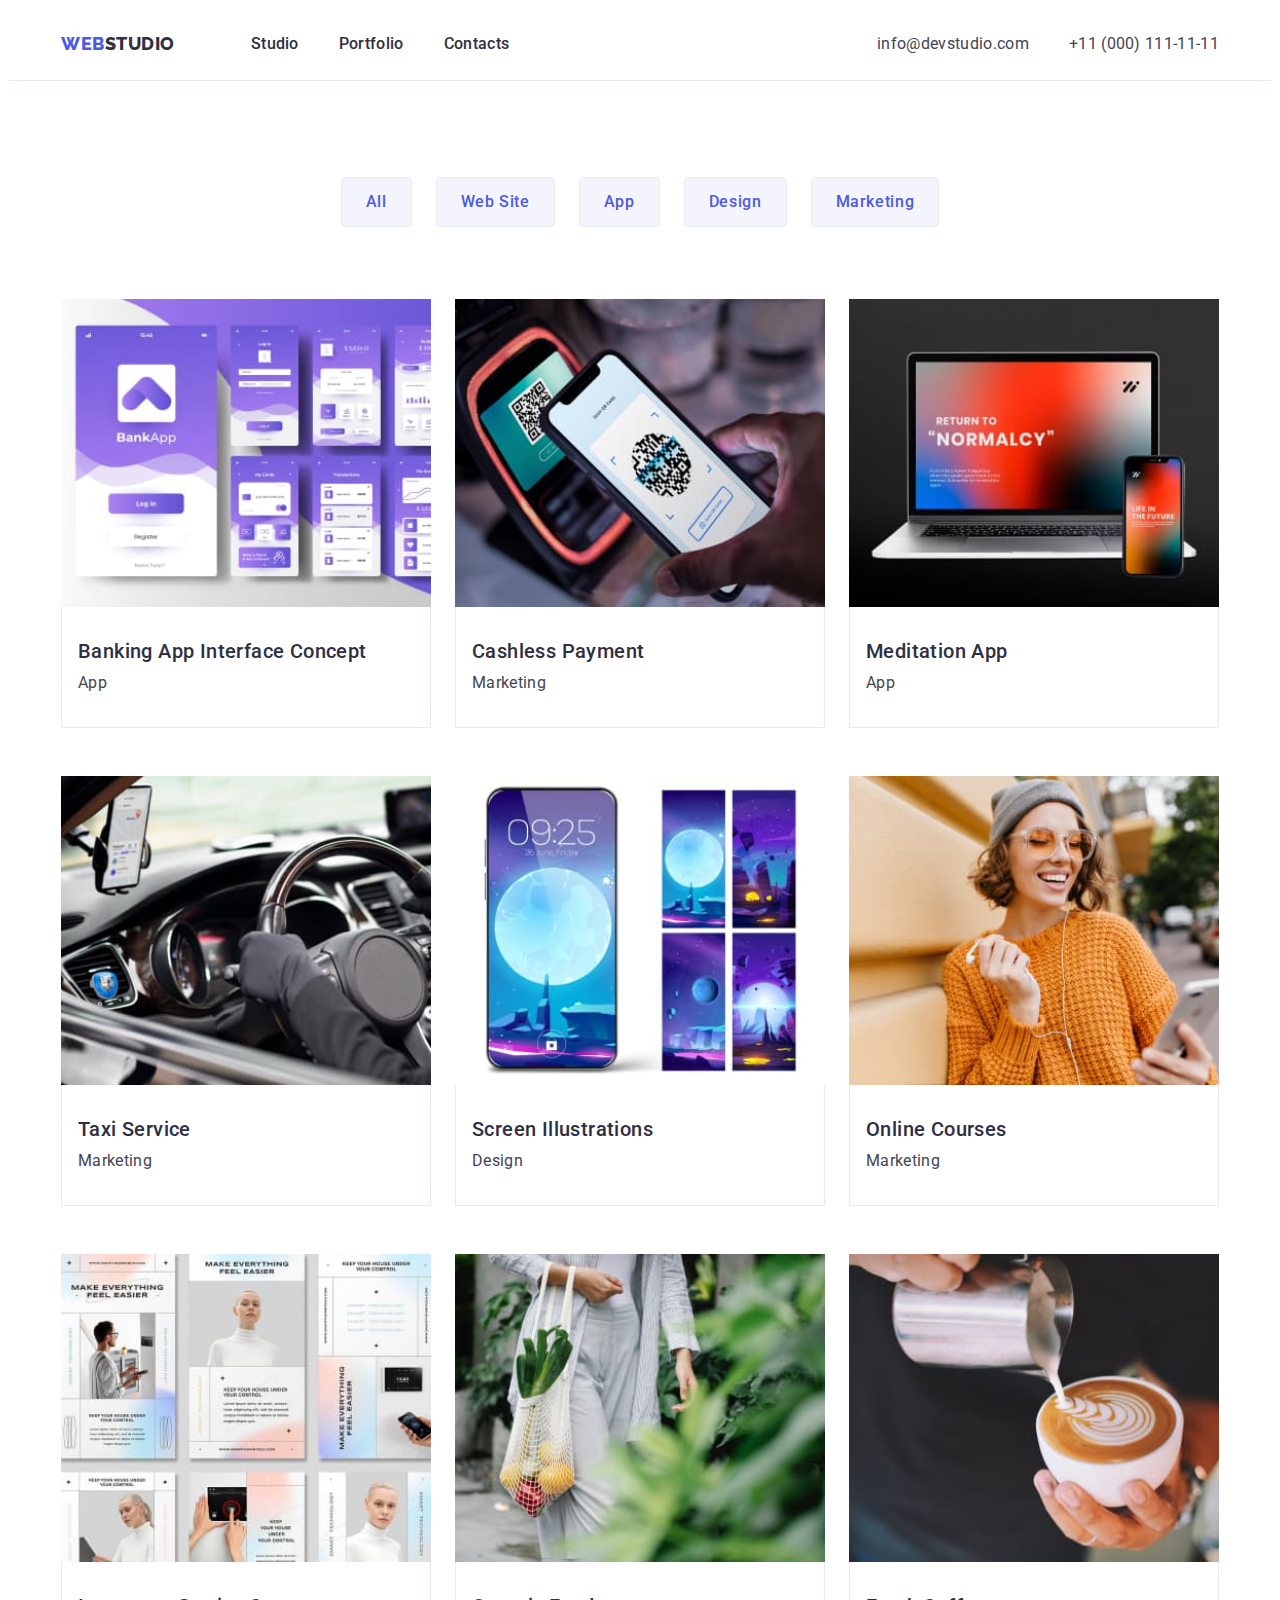
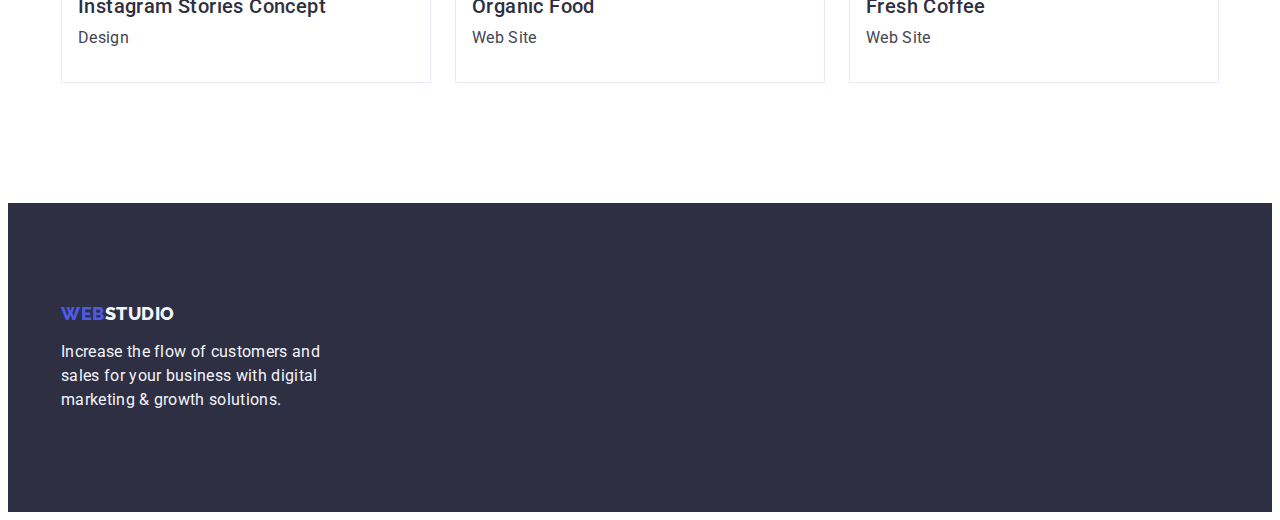
==== portfolio.html @ 31ef3d11 "Initial commit" ====
<!DOCTYPE html>
<html lang="en">
  <head>
    <meta charset="UTF-8" />
    <meta http-equiv="X-UA-Compatible" content="IE=edge" />
    <meta name="viewport" content="width=device-width, initial-scale=1.0" />
    <title>Document</title>
    <link rel="preconnect" href="https://fonts.googleapis.com" />
    <link rel="preconnect" href="https://fonts.gstatic.com" crossorigin />
    <link
      href="https://fonts.googleapis.com/css2?family=Raleway:wght@800&display=swap"
      rel="stylesheet"
    />
    <link
      href="https://fonts.googleapis.com/css2?family=Roboto:wght@400;500;700;900&display=swap"
      rel="stylesheet"
    />
    <link
      rel="stylesheet"
      href="https://cdnjs.cloudflare.com/ajax/libs/modern-normalize/1.1.0/modern-normalize.min.css"
      integrity="sha512-wpPYUAdjBVSE4KJnH1VR1HeZfpl1ub8YT/NKx4PuQ5NmX2tKuGu6U/JRp5y+Y8XG2tV+wKQpNHVUX03MfMFn9Q=="
      crossorigin="anonymous"
      referrerpolicy="no-referrer"
    />
    <link rel="stylesheet" href="./css/styles.css" />
  </head>
  <body>
    <!-- Top line -->
    <header class="header">
      <div class="head-cont container">
        <nav class="navigation">
          <a href="./index.html" class="link logo"
            >Web<span class="logo-head">Studio</span></a
          >
          <ul class="site-links list">
            <li class="site-link">
              <a href="./index.html" class="site-nav link">Studio</a>
            </li>
            <li class="site-link">
              <a href="./portfolio.html" class="site-nav link">Portfolio</a>
            </li>
            <li class="site-link">
              <a href="" class="site-nav link">Contacts</a>
            </li>
          </ul>
        </nav>
        <address class="contacts">
          <ul class="our-contacts list">
            <li class="site-link">
              <a href="mailto:info@devstudio.com" class="link-cont link"
                >info@devstudio.com</a
              >
            </li>
            <li class="site-link">
              <a href="tel:+110001111111" class="link-cont link"
                >+11 (000) 111-11-11</a
              >
            </li>
          </ul>
        </address>
      </div>
    </header>
    <main>
      <!-- section-1 -->
      <section class="section filters">
        <div class="container">
          <h1 class="hide">Filter application</h1>
          <ul class="list filter-list">
            <li class="filter-item">
              <button type="button" class="button filter-button">All</button>
            </li>
            <li class="filter-item">
              <button type="button" class="button filter-button">
                Web Site
              </button>
            </li>
            <li class="filter-item">
              <button type="button" class="button filter-button">App</button>
            </li>
            <li class="filter-item">
              <button type="button" class="button filter-button">Design</button>
            </li>
            <li class="filter-item">
              <button type="button" class="button filter-button">
                Marketing
              </button>
            </li>
          </ul>
          <ul class="list applications">
            <li class="app-list">
              <a href="" class="link">
                <img
                  src="./images/portfolio/oa-banking-app-interface-concept.jpg"
                  alt="Banking App Interface Concept"
                  width="100%"
                  class="img-block"
                />
                <div class="app-cont">
                  <h2 class="app-title">Banking App Interface Concept</h2>
                  <p class="app-text">App</p>
                </div>
              </a>
            </li>
            <li class="app-list">
              <a href="" class="link">
                <img
                  src="./images/portfolio/oa-cashless-payment.jpg"
                  alt="Cashless Payment"
                  width="100%"
                  class="img-block"
                />
                <div class="app-cont">
                  <h2 class="app-title">Cashless Payment</h2>
                  <p class="app-text">Marketing</p>
                </div>
              </a>
            </li>
            <li class="app-list">
              <a href="" class="link">
                <img
                  src="./images/portfolio/oa-meditation-app.jpg"
                  alt="Meditation App"
                  width="100%"
                  class="img-block"
                />
                <div class="app-cont">
                  <h2 class="app-title">Meditation App</h2>
                  <p class="app-text">App</p>
                </div>
              </a>
            </li>
            <li class="app-list">
              <a href="" class="link">
                <img
                  src="./images/portfolio/oa-taxi-service.jpg"
                  alt="Taxi Service"
                  width="100%"
                  class="img-block"
                />
                <div class="app-cont">
                  <h2 class="app-title">Taxi Service</h2>
                  <p class="app-text">Marketing</p>
                </div>
              </a>
            </li>
            <li class="app-list">
              <a href="" class="link">
                <img
                  src="./images/portfolio/oa-screen-illustrations.jpg"
                  alt="Screen Illustrations"
                  width="100%"
                  class="img-block"
                />
                <div class="app-cont">
                  <h2 class="app-title">Screen Illustrations</h2>
                  <p class="app-text">Design</p>
                </div>
              </a>
            </li>
            <li class="app-list">
              <a href="" class="link">
                <img
                  src="./images/portfolio/oa-online-courses.jpg"
                  alt="Online Courses"
                  width="100%"
                  class="img-block"
                />
                <div class="app-cont">
                  <h2 class="app-title">Online Courses</h2>
                  <p class="app-text">Marketing</p>
                </div>
              </a>
            </li>
            <li class="app-list">
              <a href="" class="link">
                <img
                  src="./images/portfolio/oa-instagram-stories-concept.jpg"
                  alt="Instagram Stories Concept"
                  width="100%"
                  class="img-block"
                />
                <div class="app-cont">
                  <h2 class="app-title">Instagram Stories Concept</h2>
                  <p class="app-text">Design</p>
                </div>
              </a>
            </li>
            <li class="app-list">
              <a href="" class="link">
                <img
                  src="./images/portfolio/oa-organic-food.jpg"
                  alt="Organic Food"
                  width="100%"
                  class="img-block"
                />
                <div class="app-cont">
                  <h2 class="app-title">Organic Food</h2>
                  <p class="app-text">Web Site</p>
                </div>
              </a>
            </li>
            <li class="app-list">
              <a href="" class="link">
                <img
                  src="./images/portfolio/oa-fresh-coffee.jpg"
                  alt="Fresh Coffee"
                  width="100%"
                  class="img-block"
                />
                <div class="app-cont">
                  <h2 class="app-title">Fresh Coffee</h2>
                  <p class="app-text">Web Site</p>
                </div>
              </a>
            </li>
          </ul>
        </div>
      </section>
    </main>

    <footer class="foot">
      <div class="container">
        <a href="./index.html" class="link logo"
          >Web<span class="logo-foot">Studio</span></a
        >
        <p class="foot-text">
          Increase the flow of customers and sales for your business with
          digital marketing & growth solutions.
        </p>
      </div>
    </footer>
  </body>
</html>
---- css/styles.css ----
:root{
    /* background */
    --bgc-main: #ffffff;
    --bgc-hero-footer: #2E2F42;
    --bgc-order-service: #4D5AE5;
    --bgc-team: #F4F4FD;
    --bgc-btn-cat: #F4F4FD;
    --bgc-btn-active: #404BBF;

    /* font-colors */
    --font-main: #434455;
    --font-logo: #4D5AE5;
    --font-nav: #2E2F42;
    --font-logo-head: #2E2F42;
    --font-logo-foot: #F4F4FD;
    --font-white: #FFFFFF;
    --font-btn-cat: #4D5AE5;

    --border-color:#E7E9FC;
    --portfolio-marking: 3;
}
/**
  |============================
  | Base classes
  |============================
*/
body{
    background-color: var(--bgc-main);
    color: var(--font-main);
    font-family: 'Roboto', sans-serif;
}
.list {
    margin: 0;
    padding: 0;;
    list-style-type: none;
}

.site-links{
    padding: 0;
    display: inherit;
    margin-left: 76px;
}
.link{
    text-decoration: none;
}

.button {
    cursor: pointer;
    border-radius: 4px;
}

.container{
    width: 1158px;
    padding-left: 15px;
    padding-right: 15px;
    margin-left: auto;
    margin-right: auto;
}

.img-block{
    display: block;
}

/**
  |============================
  | HEADER (navigations)
  |============================
*/

.header {
    border-bottom: 1px solid var(--border-color);
}
.head-cont{
    display: flex;
}
.navigation{
    display: inherit;
    align-items: center;
}
.site-link:not(:last-child){
    margin-right: 40px;
}

.site-nav {
    display: block;
    margin: 0;
    padding-top: 24px;
    padding-bottom: 24px;
    color: var(--font-nav);
    font-weight: 500;
    font-size: 16px;
    letter-spacing: 0.02em;
    line-height: 1.5;
}
.contacts {
    font-style: normal;
    margin-left: auto;
}

.site-nav:hover, .site-nav:focus{
    color: var(--bgc-btn-active);
}

.our-contacts{
    padding: 0;
    display: flex;
}

.link-cont{
    display: block;
    padding-top: 24px;
    padding-bottom: 24px;
    color: var(--font-main);
    font-size: 16px;
    line-height: 1.5;
    letter-spacing: 0.02em;
    padding-top: 24px;
}

.link-cont:hover, .link-cont:focus{
    color: var(--bgc-btn-active);
}

/**
  |============================
  | MAIN (sections)
  |============================
*/
/* hero */
.hero{
    text-align: center;
    background-color: var(--bgc-hero-footer);
    padding-top: 188px;
    padding-bottom: 188px;

}
.hero-title{
    padding: 0;
    margin-left: auto;
    margin-right: auto;
    margin-top: 0;
    margin-bottom: 0;
    color: var(--font-white);
    font-weight: 700;
    font-size: 56px;
    line-height: 1.07;
    letter-spacing: 0.02em;
    width: 496px;
}

.order-service{
    margin: 0;
    padding: 16px 32px;
    margin-top: 48px;
    color: var(--font-white);
    font-family: 'Roboto', sans-serif;
    font-weight: 500;
    font-size: 16px;
    line-height: 1.5;
    letter-spacing: 0.04em;
    background: var(--bgc-order-service);
    border: none;
    box-shadow: 0px 4px 4px rgba(0, 0, 0, 0.15);
    cursor: pointer;
}

.order-service:hover,
.order-service:focus{
    background: var(--bgc-btn-active);
}

/* sections */
.section{
    padding-top: 120px;
}
.section-doing{
    padding-bottom: 120px;
}

.section-title{
    text-align: center;
    color: var(--font-nav);
    font-weight: 700;
    font-size: 36px;
    line-height: 1.11;
    letter-spacing: 0.02em;
    text-transform: capitalize;
    margin: 0 0 72px 0;
}
.qalities {
    display: flex;
    padding: 0;
    margin: 0;
}

.qality {
    width: 264px;
    margin: 0;
    padding: 0;
    margin-right: 24px;
}
.qality:last-child{
    margin-right: 0;
}
.qality-title{
    margin: 0;
    font-weight: 500;
    font-size: 20px;
    line-height: 1.2;
    letter-spacing: 0.02em;
    color: var(--font-nav);
}
.text-qalities{
    margin: 8px 0 0 0;
    padding: 0;
    font-size: 16px;
    line-height: 1.5;
    letter-spacing: 0.02em;
}

/* Doing */
.doing{
    display: flex;
}
.doing-list:not(:last-child){
    margin-right: 24px;
}

/* Members */
.team {
    padding: 120px 0;
    background-color: var(--bgc-team);
}

.team-list{
    display: flex;
}

.member {
    margin-right: 24px;
    background-color: var(--font-white);
    text-align: center;
    border-radius: 0px 0px 4px 4px;
}
.member:last-child{
    margin-right: 0;
}


.member-con{
    padding: 32px 16px;

}

.member-title {
    margin-top: 0px;
    margin-left: auto;
    margin-bottom: 8px;
    margin-right: auto;
    font-weight: 500;
    font-size: 20px;
    line-height: 1.2;
    letter-spacing: 0.02em;
    color: var(--font-nav);
}

.member-desc {
    font-size: 16px;
    letter-spacing: 0.02em;
    line-height: 1.5;
    margin: 0;
}

/**
  |============================
  | LOGO
  |============================
*/
.logo{
    display: block;    
    padding: 0;
    text-transform: uppercase;
    font-family: 'Raleway', sans-serif;
    font-weight: 800;
    font-size: 18px;
    line-height: 1.17;
    letter-spacing: 0.03em;
    color: var(--font-logo);
}
.logo-head{
    color: var(--font-logo-head);
}
.logo-foot{
    color: var(--font-logo-foot);
}

/**
  |============================
  | FOOTER
  |============================
*/

.foot {
    padding: 100px 0 100px 0;
    background-color: var(--bgc-hero-footer);
}

.foot-text{
    margin: 16px 0 0 0;
    width: 264px;
    font-size: 16px;
    line-height: 1.5;
    letter-spacing: 0.02em;
    color: var(--font-logo-foot);
}


/* FOR Hiden */
.hide {
    font-weight: 500;
    font-size: 20px;
    line-height: 1.2;
    letter-spacing: 0.02em;
    color: var(--font-nav);
    height: 0px;
    margin: 0;
    padding: 0;
    visibility: hidden;
}


/**
  |============================
  | PORTFOLIO PAGE
  |============================
*/

.filters{
    padding: 0;
    margin: 0;
    padding-top: 96px;
    padding-bottom: 120px;
}

.applications{
    display: flex;
    flex-wrap: wrap;
    margin-left: -24px;
    margin-top: -48px;
}
.filter-list{
    display: flex;
    justify-content: center;
    margin-bottom: 72px;
}
.filter-item:not(:last-child){
    margin-right: 24px;
}
.filter-button {
    font-family: "Roboto", sans-serif;
    font-weight: 500;
    font-size: 16px;
    line-height: 1.5;
    letter-spacing: 0.04em;
    color: var(--font-btn-cat);
    background: var(--bgc-btn-cat);
    padding: 12px 24px 12px 24px;
    border: 1px solid var(--border-color);
}
.filter-button:hover,
.filter-button:focus,
.filter-button:active {
    color: var(--font-white);
    background: var(--bgc-btn-active);
    box-shadow: 0px 3px 1px rgba(0, 0, 0, 0.1), 0px 2px 1px rgba(0, 0, 0, 0.08), 0px 2px 2px rgba(0, 0, 0, 0.12);
}

.app-cont{
    padding-top: 32px;
    padding-right: 16px;
    padding-bottom: 32px;
    padding-left: 16px;
    border-left: 1px solid var(--border-color);
    border-right: 1px solid var(--border-color);
    border-bottom: 1px solid var(--border-color);
}
.app-title {
    color: var(--font-nav);
    font-weight: 500;
    font-size: 20px;
    line-height: 1.2;
    margin: 32px 0 0 16px;
    letter-spacing: 0.02em;
    margin: 0;
}

.app-text {
    color: var(--font-main);
    margin: 0;
    margin-top: 8px;
    font-size: 16px;
    line-height: 1.5;
    letter-spacing: 0.02em;
}

.app-list {
    padding: 0;
    text-align: left;
    margin-left: 24px;
    margin-top: 48px;
    flex-basis: calc(100% / var(--portfolio-marking) - 24px);
}
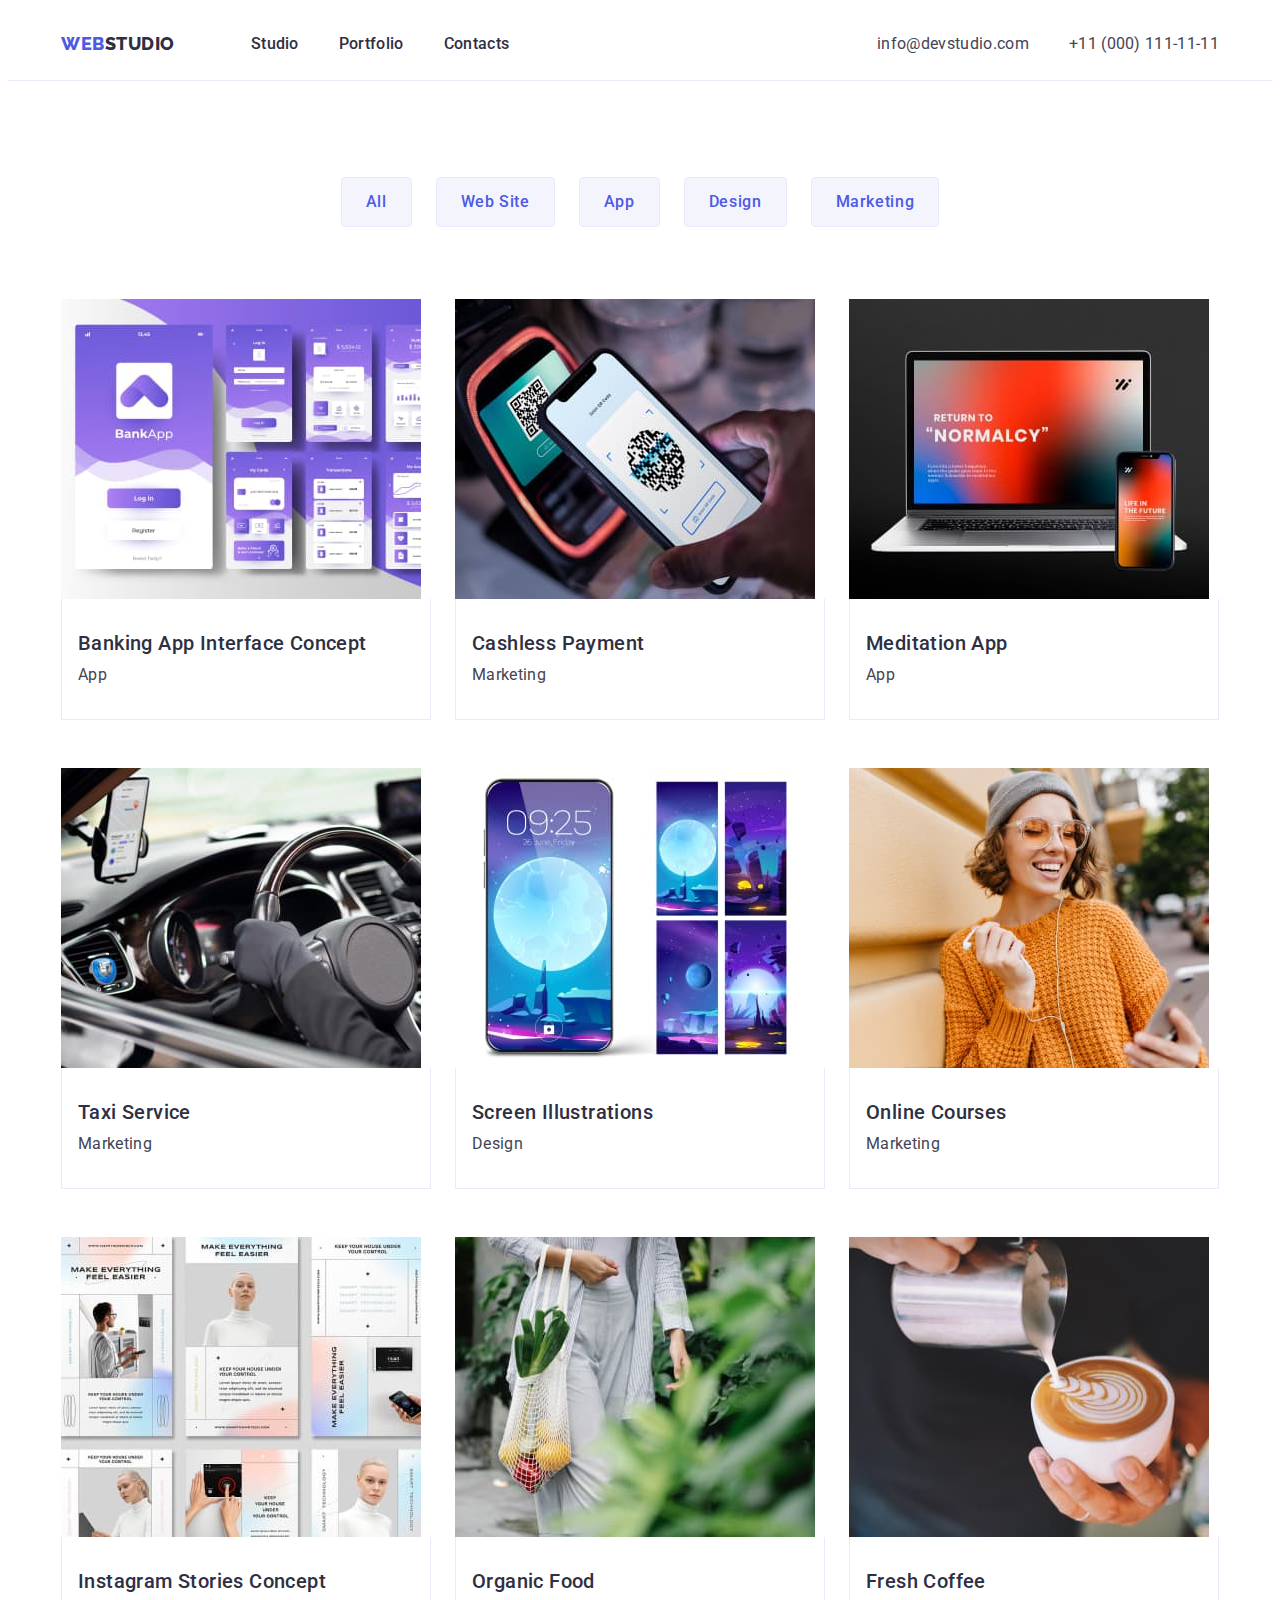
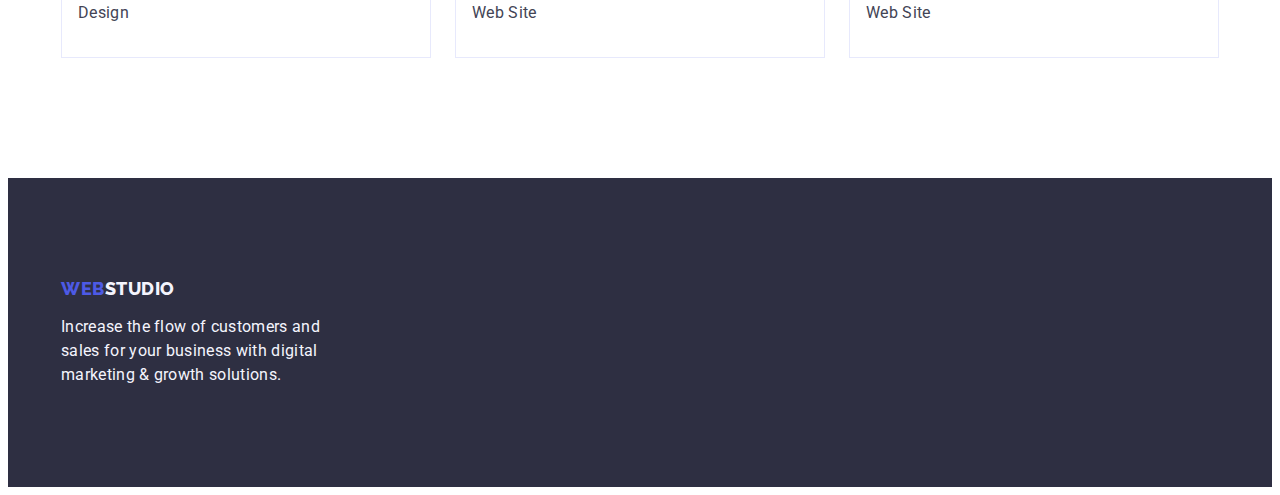
==== commit 6a97f070: "replace" ====
--- a/portfolio.html
+++ b/portfolio.html
@@ -92,7 +92,6 @@
                 <img
                   src="./images/portfolio/oa-banking-app-interface-concept.jpg"
                   alt="Banking App Interface Concept"
-                  width="100%"
                   class="img-block"
                 />
                 <div class="app-cont">
@@ -106,7 +105,6 @@
                 <img
                   src="./images/portfolio/oa-cashless-payment.jpg"
                   alt="Cashless Payment"
-                  width="100%"
                   class="img-block"
                 />
                 <div class="app-cont">
@@ -120,7 +118,6 @@
                 <img
                   src="./images/portfolio/oa-meditation-app.jpg"
                   alt="Meditation App"
-                  width="100%"
                   class="img-block"
                 />
                 <div class="app-cont">
@@ -134,7 +131,6 @@
                 <img
                   src="./images/portfolio/oa-taxi-service.jpg"
                   alt="Taxi Service"
-                  width="100%"
                   class="img-block"
                 />
                 <div class="app-cont">
@@ -148,7 +144,6 @@
                 <img
                   src="./images/portfolio/oa-screen-illustrations.jpg"
                   alt="Screen Illustrations"
-                  width="100%"
                   class="img-block"
                 />
                 <div class="app-cont">
@@ -162,7 +157,6 @@
                 <img
                   src="./images/portfolio/oa-online-courses.jpg"
                   alt="Online Courses"
-                  width="100%"
                   class="img-block"
                 />
                 <div class="app-cont">
@@ -176,7 +170,6 @@
                 <img
                   src="./images/portfolio/oa-instagram-stories-concept.jpg"
                   alt="Instagram Stories Concept"
-                  width="100%"
                   class="img-block"
                 />
                 <div class="app-cont">
@@ -190,7 +183,6 @@
                 <img
                   src="./images/portfolio/oa-organic-food.jpg"
                   alt="Organic Food"
-                  width="100%"
                   class="img-block"
                 />
                 <div class="app-cont">
@@ -204,7 +196,6 @@
                 <img
                   src="./images/portfolio/oa-fresh-coffee.jpg"
                   alt="Fresh Coffee"
-                  width="100%"
                   class="img-block"
                 />
                 <div class="app-cont">
--- a/css/styles.css
+++ b/css/styles.css
@@ -59,6 +59,7 @@
 
 .img-block{
     display: block;
+    max-width: 100%;
 }
 
 /**
@@ -72,6 +73,7 @@
 }
 .head-cont{
     display: flex;
+    align-items: center;
 }
 .navigation{
     display: inherit;
@@ -277,7 +279,7 @@
   |============================
 */
 .logo{
-    display: block;    
+    display: inline-block;    
     padding: 0;
     text-transform: uppercase;
     font-family: 'Raleway', sans-serif;
@@ -373,6 +375,7 @@
     color: var(--font-white);
     background: var(--bgc-btn-active);
     box-shadow: 0px 3px 1px rgba(0, 0, 0, 0.1), 0px 2px 1px rgba(0, 0, 0, 0.08), 0px 2px 2px rgba(0, 0, 0, 0.12);
+    border: 1px solid;
 }
 
 .app-cont{
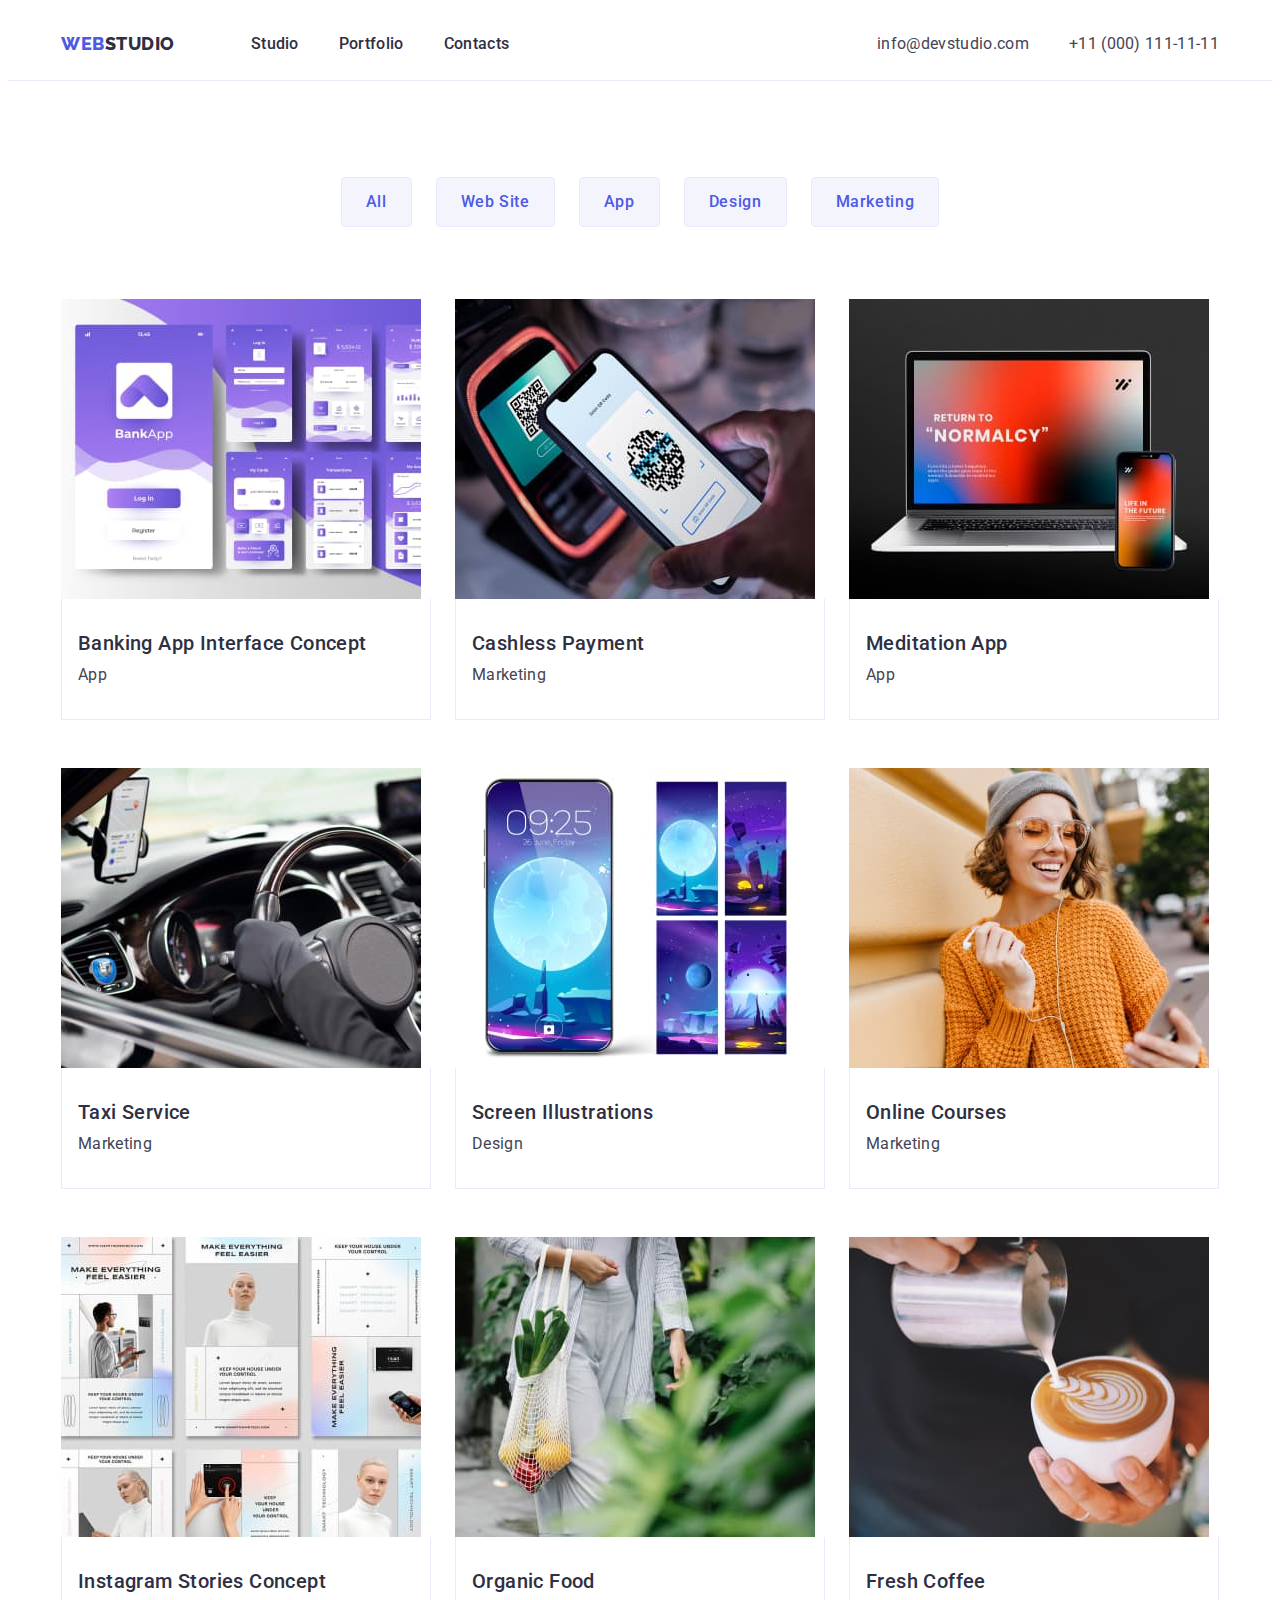
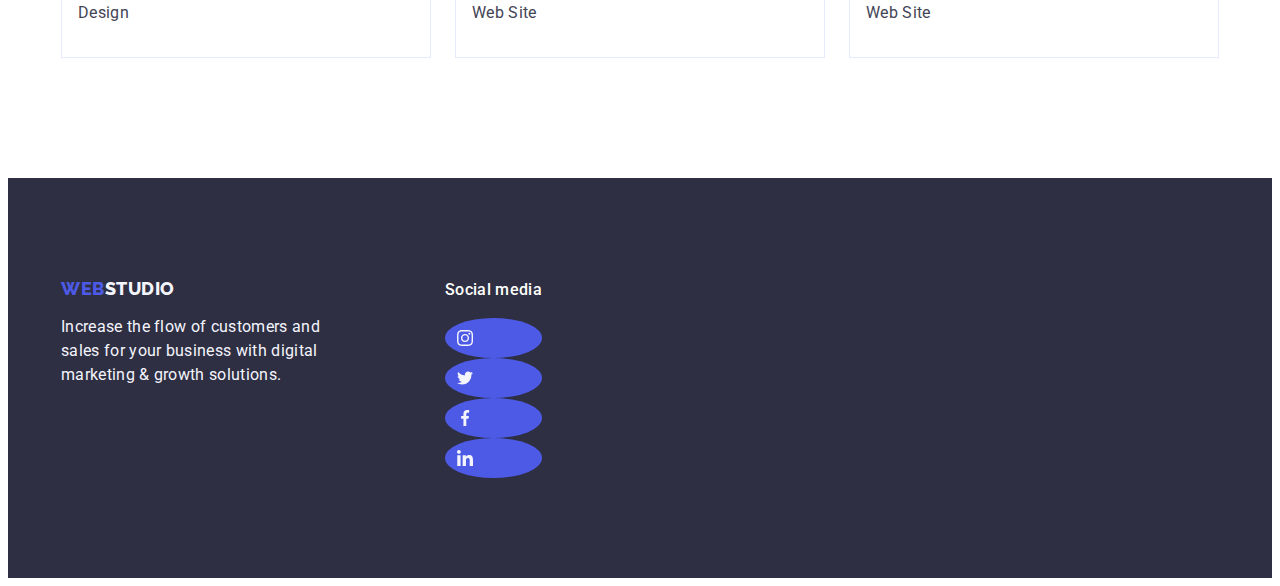
==== commit 35e23b7c: "first-try" ====
--- a/portfolio.html
+++ b/portfolio.html
@@ -29,7 +29,7 @@
     <header class="header">
       <div class="head-cont container">
         <nav class="navigation">
-          <a href="./index.html" class="link logo"
+          <a href="./index.html" class="link logo logo-marg-head"
             >Web<span class="logo-head">Studio</span></a
           >
           <ul class="site-links list">
@@ -210,14 +210,47 @@
     </main>
 
     <footer class="foot">
-      <div class="container">
-        <a href="./index.html" class="link logo"
-          >Web<span class="logo-foot">Studio</span></a
-        >
-        <p class="foot-text">
-          Increase the flow of customers and sales for your business with
-          digital marketing & growth solutions.
-        </p>
+      <div class="container foot-cont">
+        <div class="logo-cont">
+          <a href="./index.html" class="link logo logo-marg-foot"
+            >Web<span class="logo-foot">Studio</span></a
+          >
+          <p class="foot-text">
+            Increase the flow of customers and sales for your business with
+            digital marketing & growth solutions.
+          </p>
+        </div>
+        <div class="soc-cont">
+          <p class="soc-info">Social media</p>
+          <ul class="list member-soc">
+            <li class="soc-item">
+              <svg class="soc-icon">
+                <use
+                  href="./images/back/svg-icon/icons.svg#icon-instagram"
+                ></use>
+              </svg>
+            </li>
+            <li class="soc-item">
+              <svg class="soc-icon">
+                <use href="./images/back/svg-icon/icons.svg#icon-twitter"></use>
+              </svg>
+            </li>
+            <li class="soc-item">
+              <svg class="soc-icon">
+                <use
+                  href="./images/back/svg-icon/icons.svg#icon-facebook"
+                ></use>
+              </svg>
+            </li>
+            <li class="soc-item">
+              <svg class="soc-icon">
+                <use
+                  href="./images/back/svg-icon/icons.svg#icon-linkedin"
+                ></use>
+              </svg>
+            </li>
+          </ul>
+        </div>
       </div>
     </footer>
   </body>
--- a/css/styles.css
+++ b/css/styles.css
@@ -17,7 +17,13 @@
     --font-btn-cat: #4D5AE5;
 
     --border-color:#E7E9FC;
-    --portfolio-marking: 3;
+
+    /* lists const */
+    --qality-in-line: 4;
+    --doing-in-line: 3;
+    --members-in-line: 4;
+    --portfolio-in-line: 3;
+    --customers-in-line: 6;
 }
 /**
   |============================
@@ -35,11 +41,7 @@
     list-style-type: none;
 }
 
-.site-links{
-    padding: 0;
-    display: inherit;
-    margin-left: 76px;
-}
+
 .link{
     text-decoration: none;
 }
@@ -78,25 +80,27 @@
 .navigation{
     display: inherit;
     align-items: center;
-}
-.site-link:not(:last-child){
-    margin-right: 40px;
+    margin-right: auto;
 }
 
 .site-nav {
     display: block;
     margin: 0;
-    padding-top: 24px;
-    padding-bottom: 24px;
+    padding: 24px 0;
     color: var(--font-nav);
     font-weight: 500;
     font-size: 16px;
     letter-spacing: 0.02em;
     line-height: 1.5;
 }
+.site-links {
+    padding: 0;
+    gap:40px;
+    display: inherit;
+}
+
 .contacts {
     font-style: normal;
-    margin-left: auto;
 }
 
 .site-nav:hover, .site-nav:focus{
@@ -106,17 +110,16 @@
 .our-contacts{
     padding: 0;
     display: flex;
+    gap: 40px;
 }
 
 .link-cont{
     display: block;
-    padding-top: 24px;
-    padding-bottom: 24px;
+    padding: 24px 0;
     color: var(--font-main);
     font-size: 16px;
     line-height: 1.5;
     letter-spacing: 0.02em;
-    padding-top: 24px;
 }
 
 .link-cont:hover, .link-cont:focus{
@@ -131,29 +134,33 @@
 /* hero */
 .hero{
     text-align: center;
-    background-color: var(--bgc-hero-footer);
     padding-top: 188px;
     padding-bottom: 188px;
-
+    
+    background-color: var(--bgc-hero-footer);
+    background-image: linear-gradient(
+        rgba(46, 47, 66, 0.7),
+        rgba(46, 47, 66, 0.7)), 
+        url(../images/back/hero-background.jpg);
+    background-repeat: no-repeat;
+    background-position: center;
 }
 .hero-title{
     padding: 0;
-    margin-left: auto;
-    margin-right: auto;
-    margin-top: 0;
-    margin-bottom: 0;
+    margin: 0 auto 48px;
+    max-width: 496px;
     color: var(--font-white);
     font-weight: 700;
     font-size: 56px;
     line-height: 1.07;
     letter-spacing: 0.02em;
-    width: 496px;
 }
 
 .order-service{
-    margin: 0;
+    display: block;
+    margin: 0 auto;
     padding: 16px 32px;
-    margin-top: 48px;
+    min-width: 169px;
     color: var(--font-white);
     font-family: 'Roboto', sans-serif;
     font-weight: 500;
@@ -172,11 +179,14 @@
 }
 
 /* sections */
-.section{
-    padding-top: 120px;
-}
-.section-doing{
+.section:nth-child(2){
+    padding: 120px 0;
+}
+.section:nth-child(3) {
     padding-bottom: 120px;
+}
+.section:nth-child(4) {
+    padding: 120px 0;
 }
 
 .section-title{
@@ -191,21 +201,21 @@
 }
 .qalities {
     display: flex;
+    gap: 24px;
     padding: 0;
     margin: 0;
 }
 
 .qality {
-    width: 264px;
-    margin: 0;
-    padding: 0;
-    margin-right: 24px;
-}
-.qality:last-child{
-    margin-right: 0;
-}
+    width: calc((100% - (24px * (var(--qality-in-line) - 1))) / var(--qality-in-line));
+    margin: 0;
+    padding: 0;
+}
+
+
 .qality-title{
     margin: 0;
+    margin-bottom: 8px;
     font-weight: 500;
     font-size: 20px;
     line-height: 1.2;
@@ -213,7 +223,7 @@
     color: var(--font-nav);
 }
 .text-qalities{
-    margin: 8px 0 0 0;
+    margin: 0;
     padding: 0;
     font-size: 16px;
     line-height: 1.5;
@@ -223,35 +233,32 @@
 /* Doing */
 .doing{
     display: flex;
-}
-.doing-list:not(:last-child){
-    margin-right: 24px;
+    gap:24px;
+}
+.doing-list{
+    width: calc((100% - (24px * (var(--doing-in-line) - 1))) / var(--doing-in-line));
 }
 
 /* Members */
 .team {
-    padding: 120px 0;
     background-color: var(--bgc-team);
 }
 
 .team-list{
     display: flex;
+    gap: 24px;
 }
 
 .member {
-    margin-right: 24px;
+    width: calc((100% - (24px * (var(--members-in-line) - 1))) / var(--members-in-line));
     background-color: var(--font-white);
     text-align: center;
-    border-radius: 0px 0px 4px 4px;
-}
-.member:last-child{
-    margin-right: 0;
-}
-
+    box-shadow: 0px 1px 6px rgba(46, 47, 66, 0.08), 0px 1px 1px rgba(46, 47, 66, 0.16), 0px 2px 1px rgba(46, 47, 66, 0.08);
+}
 
 .member-con{
     padding: 32px 16px;
-
+    border-radius: 0px 0px 4px 4px;
 }
 
 .member-title {
@@ -267,10 +274,66 @@
 }
 
 .member-desc {
-    font-size: 16px;
-    letter-spacing: 0.02em;
-    line-height: 1.5;
-    margin: 0;
+    margin: 0;
+    margin-bottom: 8px;
+    font-size: 16px;
+    letter-spacing: 0.02em;
+    line-height: 1.5;
+}
+.social{
+    display: flex;
+    gap: 24px;
+}
+.soc-item{
+    padding: 12px;
+    background-color: #4D5AE5;
+    border-radius: 50%;
+    color: #F4F4FD;
+}
+.soc-item:hover,
+.soc-item:focus{
+    cursor: pointer;
+    background-color: #404BBF;
+}
+
+.soc-icon{
+    display: block;
+    fill: currentColor;
+    width: 16px;
+    height: 16px;
+}
+
+
+
+/* Custoners */
+.customers{
+    padding: 120px 0;
+}
+.customers-list{
+    display: flex;
+    gap: 24px;
+    
+}
+.customers-item{
+    display: block;
+    padding: 15px 31px;
+        width: calc((100% - (24px * (var(--customers-in-line) - 1))) / var(--customers-in-line));
+    text-align: center;
+    border: 1px solid #8E8F99;
+    border-radius: 4px;
+    color: #8E8F99;
+}
+.customers-item:hover,
+.customers-item:focus {
+    cursor: pointer;
+    color: #404BBF;
+    border-color: #404BBF;
+}
+.customer-icon{
+    display: block;
+    width: 104px;
+    height: 56px;
+    fill: currentColor;
 }
 
 /**
@@ -289,6 +352,12 @@
     letter-spacing: 0.03em;
     color: var(--font-logo);
 }
+.logo-marg-head {
+    margin-right: 76px;
+}
+.logo-marg-foot {
+    margin-bottom: 16px;
+}
 .logo-head{
     color: var(--font-logo-head);
 }
@@ -308,7 +377,7 @@
 }
 
 .foot-text{
-    margin: 16px 0 0 0;
+    margin: 0;
     width: 264px;
     font-size: 16px;
     line-height: 1.5;
@@ -329,8 +398,27 @@
     padding: 0;
     visibility: hidden;
 }
-
-
+.foot-cont{
+    display: flex;
+}
+.logo-cont{
+    margin-right: 120px;
+}
+.soc-cont{
+    color: #ffffff;
+}
+.soc-info{
+    margin: 0;
+    margin-bottom: 16px;
+    font-weight: 500;
+    font-size: 16px;
+    line-height: 1.5;
+    letter-spacing: 0.02em;
+}
+.foot .soc-item:hover,
+.foot .soc-item:focus{
+    background-color: #31D0AA;
+}
 /**
   |============================
   | PORTFOLIO PAGE
@@ -347,17 +435,16 @@
 .applications{
     display: flex;
     flex-wrap: wrap;
-    margin-left: -24px;
-    margin-top: -48px;
+    column-gap: 24px;
+    row-gap: 48px;
 }
 .filter-list{
     display: flex;
     justify-content: center;
+    gap: 24px;
     margin-bottom: 72px;
 }
-.filter-item:not(:last-child){
-    margin-right: 24px;
-}
+
 .filter-button {
     font-family: "Roboto", sans-serif;
     font-weight: 500;
@@ -370,12 +457,11 @@
     border: 1px solid var(--border-color);
 }
 .filter-button:hover,
-.filter-button:focus,
-.filter-button:active {
+.filter-button:focus {
     color: var(--font-white);
     background: var(--bgc-btn-active);
     box-shadow: 0px 3px 1px rgba(0, 0, 0, 0.1), 0px 2px 1px rgba(0, 0, 0, 0.08), 0px 2px 2px rgba(0, 0, 0, 0.12);
-    border: 1px solid;
+    border: 1px solid transparent;
 }
 
 .app-cont{
@@ -388,19 +474,18 @@
     border-bottom: 1px solid var(--border-color);
 }
 .app-title {
+    margin: 0;
+    margin-bottom: 8px;
     color: var(--font-nav);
     font-weight: 500;
     font-size: 20px;
     line-height: 1.2;
-    margin: 32px 0 0 16px;
-    letter-spacing: 0.02em;
-    margin: 0;
+    letter-spacing: 0.02em;
 }
 
 .app-text {
     color: var(--font-main);
     margin: 0;
-    margin-top: 8px;
     font-size: 16px;
     line-height: 1.5;
     letter-spacing: 0.02em;
@@ -409,10 +494,28 @@
 .app-list {
     padding: 0;
     text-align: left;
-    margin-left: 24px;
-    margin-top: 48px;
-    flex-basis: calc(100% / var(--portfolio-marking) - 24px);
-}
-
-
-
+    width: calc((100% - (24px * (var(--portfolio-in-line) - 1))) / var(--portfolio-in-line));
+}
+
+.app-list:hover{
+    box-shadow: 0px 1px 6px rgba(46, 47, 66, 0.08), 0px 1px 1px rgba(46, 47, 66, 0.16), 0px 2px 1px rgba(46, 47, 66, 0.08);
+}
+
+
+
+/**
+  |============================
+  | ICONS
+  |============================
+*/
+.qality-cont{
+    margin-bottom: 8px;
+    padding: 24px 0;
+    text-align: center;
+    background: #F4F4FD;
+}
+
+.qality-icon{
+    width: 64px;
+    height: 64px;
+}
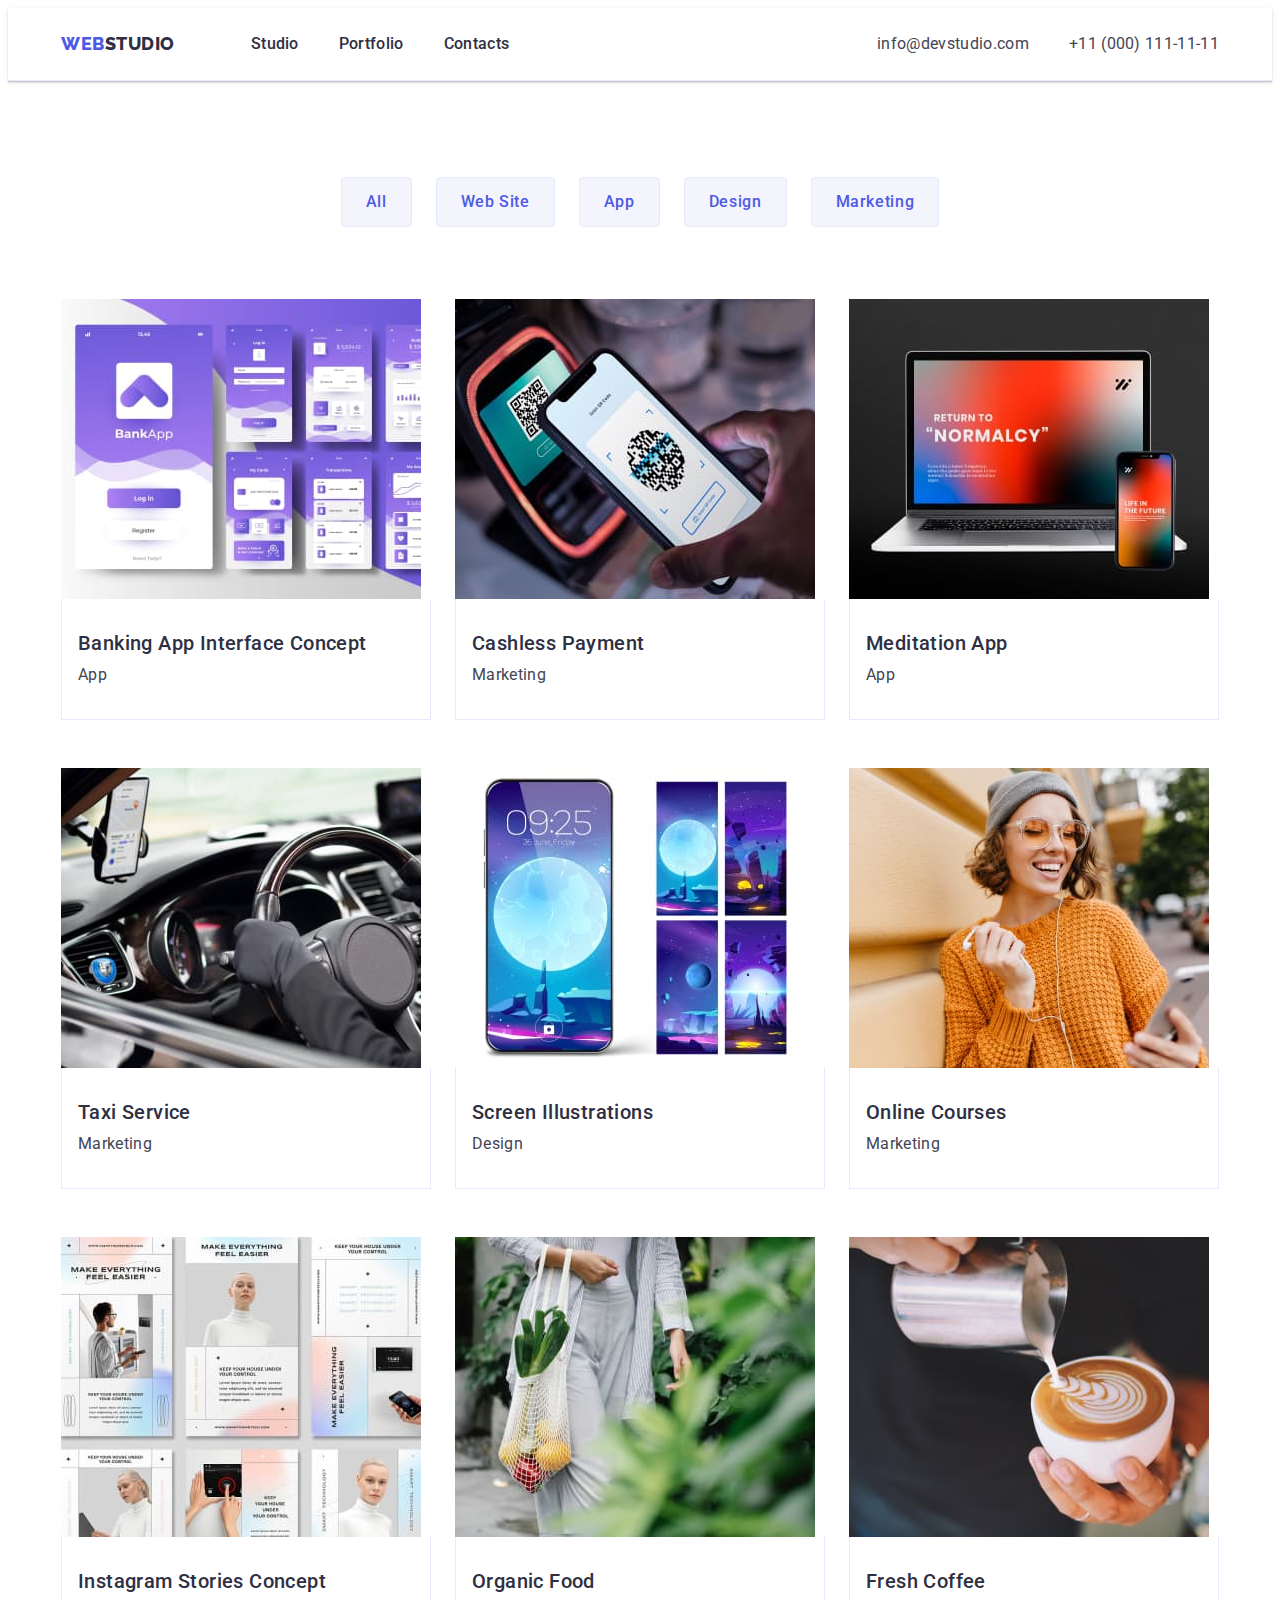
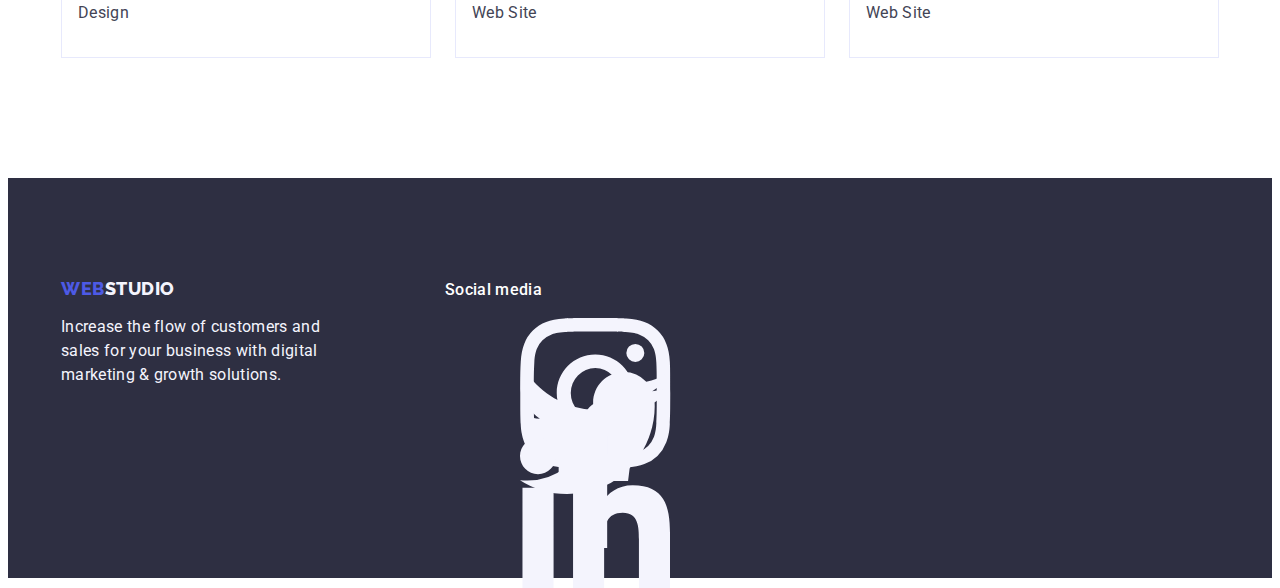
==== commit bdb5c68c: "first fix" ====
--- a/portfolio.html
+++ b/portfolio.html
@@ -88,7 +88,7 @@
           </ul>
           <ul class="list applications">
             <li class="app-list">
-              <a href="" class="link">
+              <a href="" class="link app-link">
                 <img
                   src="./images/portfolio/oa-banking-app-interface-concept.jpg"
                   alt="Banking App Interface Concept"
@@ -101,7 +101,7 @@
               </a>
             </li>
             <li class="app-list">
-              <a href="" class="link">
+              <a href="" class="link app-link">
                 <img
                   src="./images/portfolio/oa-cashless-payment.jpg"
                   alt="Cashless Payment"
@@ -114,7 +114,7 @@
               </a>
             </li>
             <li class="app-list">
-              <a href="" class="link">
+              <a href="" class="link app-link">
                 <img
                   src="./images/portfolio/oa-meditation-app.jpg"
                   alt="Meditation App"
@@ -127,7 +127,7 @@
               </a>
             </li>
             <li class="app-list">
-              <a href="" class="link">
+              <a href="" class="link app-link">
                 <img
                   src="./images/portfolio/oa-taxi-service.jpg"
                   alt="Taxi Service"
@@ -140,7 +140,7 @@
               </a>
             </li>
             <li class="app-list">
-              <a href="" class="link">
+              <a href="" class="link app-link">
                 <img
                   src="./images/portfolio/oa-screen-illustrations.jpg"
                   alt="Screen Illustrations"
@@ -153,7 +153,7 @@
               </a>
             </li>
             <li class="app-list">
-              <a href="" class="link">
+              <a href="" class="link app-link">
                 <img
                   src="./images/portfolio/oa-online-courses.jpg"
                   alt="Online Courses"
@@ -166,7 +166,7 @@
               </a>
             </li>
             <li class="app-list">
-              <a href="" class="link">
+              <a href="" class="link app-link">
                 <img
                   src="./images/portfolio/oa-instagram-stories-concept.jpg"
                   alt="Instagram Stories Concept"
@@ -179,7 +179,7 @@
               </a>
             </li>
             <li class="app-list">
-              <a href="" class="link">
+              <a href="" class="link app-link">
                 <img
                   src="./images/portfolio/oa-organic-food.jpg"
                   alt="Organic Food"
@@ -192,7 +192,7 @@
               </a>
             </li>
             <li class="app-list">
-              <a href="" class="link">
+              <a href="" class="link app-link">
                 <img
                   src="./images/portfolio/oa-fresh-coffee.jpg"
                   alt="Fresh Coffee"
--- a/css/styles.css
+++ b/css/styles.css
@@ -72,6 +72,7 @@
 
 .header {
     border-bottom: 1px solid var(--border-color);
+    box-shadow: 0px 2px 1px rgba(46, 47, 66, 0.08), 0px 1px 1px rgba(46, 47, 66, 0.16), 0px 1px 6px rgba(46, 47, 66, 0.08);
 }
 .head-cont{
     display: flex;
@@ -133,6 +134,7 @@
 */
 /* hero */
 .hero{
+    max-width: 1440px;
     text-align: center;
     padding-top: 188px;
     padding-bottom: 188px;
@@ -144,6 +146,7 @@
         url(../images/back/hero-background.jpg);
     background-repeat: no-repeat;
     background-position: center;
+    background-size: cover;
 }
 .hero-title{
     padding: 0;
@@ -253,11 +256,12 @@
     width: calc((100% - (24px * (var(--members-in-line) - 1))) / var(--members-in-line));
     background-color: var(--font-white);
     text-align: center;
+    border-radius: 0px 0px 4px 4px;;
     box-shadow: 0px 1px 6px rgba(46, 47, 66, 0.08), 0px 1px 1px rgba(46, 47, 66, 0.16), 0px 2px 1px rgba(46, 47, 66, 0.08);
 }
 
 .member-con{
-    padding: 32px 16px;
+    padding: 32px 0;
     border-radius: 0px 0px 4px 4px;
 }
 
@@ -282,25 +286,30 @@
 }
 .social{
     display: flex;
+    justify-content: center;
     gap: 24px;
 }
 .soc-item{
-    padding: 12px;
+    width: 40px;
+    height: 40px;
+}
+.soc-link{
+    display: flex;
+    width: 100%;
+    height: 100%;
+    align-items: center;
+    justify-content: center;
     background-color: #4D5AE5;
     border-radius: 50%;
-    color: #F4F4FD;
-}
-.soc-item:hover,
-.soc-item:focus{
-    cursor: pointer;
-    background-color: #404BBF;
+}
+.soc-link:hover,
+.soc-link:focus{
+background-color: #404bbf;
 }
 
 .soc-icon{
     display: block;
-    fill: currentColor;
-    width: 16px;
-    height: 16px;
+    fill: #F4F4FD;
 }
 
 
@@ -309,28 +318,37 @@
 .customers{
     padding: 120px 0;
 }
+
+.customers-title{
+    line-height: 1.1;
+}
 .customers-list{
     display: flex;
     gap: 24px;
     
 }
-.customers-item{
-    display: block;
-    padding: 15px 31px;
-        width: calc((100% - (24px * (var(--customers-in-line) - 1))) / var(--customers-in-line));
-    text-align: center;
-    border: 1px solid #8E8F99;
+.customers-item {
+    height: 88px;
+    width: calc((100% - (24px * (var(--customers-in-line) - 1))) / var(--customers-in-line));
+}
+
+.customer-link{
+    display: flex;
+    align-items: center;
+    justify-content: center;
+    width: 100%;
+    height: 100%;
+    color: #afb1b8;
+    border: 1px solid #8e8f99;
     border-radius: 4px;
-    color: #8E8F99;
-}
-.customers-item:hover,
-.customers-item:focus {
+}
+.customer-link:hover,
+.customer-link:focus {
     cursor: pointer;
     color: #404BBF;
     border-color: #404BBF;
 }
 .customer-icon{
-    display: block;
     width: 104px;
     height: 56px;
     fill: currentColor;
@@ -400,9 +418,11 @@
 }
 .foot-cont{
     display: flex;
-}
-.logo-cont{
-    margin-right: 120px;
+    align-items: baseline;
+    gap: 120px;
+}
+.soc-cont > .list{
+    gap: 16px;
 }
 .soc-cont{
     color: #ffffff;
@@ -415,10 +435,11 @@
     line-height: 1.5;
     letter-spacing: 0.02em;
 }
-.foot .soc-item:hover,
-.foot .soc-item:focus{
+.foot .foot-soc:hover,
+.foot .foot-soc:focus{
     background-color: #31D0AA;
 }
+
 /**
   |============================
   | PORTFOLIO PAGE
@@ -463,7 +484,13 @@
     box-shadow: 0px 3px 1px rgba(0, 0, 0, 0.1), 0px 2px 1px rgba(0, 0, 0, 0.08), 0px 2px 2px rgba(0, 0, 0, 0.12);
     border: 1px solid transparent;
 }
-
+.app-link{
+    display: block;    
+}
+.app-link:hover,
+.app-link:focus{
+    box-shadow: 0px 1px 6px rgba(46, 47, 66, 0.08), 0px 1px 1px rgba(46, 47, 66, 0.16), 0px 2px 1px rgba(46, 47, 66, 0.08);
+}
 .app-cont{
     padding-top: 32px;
     padding-right: 16px;
@@ -497,11 +524,6 @@
     width: calc((100% - (24px * (var(--portfolio-in-line) - 1))) / var(--portfolio-in-line));
 }
 
-.app-list:hover{
-    box-shadow: 0px 1px 6px rgba(46, 47, 66, 0.08), 0px 1px 1px rgba(46, 47, 66, 0.16), 0px 2px 1px rgba(46, 47, 66, 0.08);
-}
-
-
 
 /**
   |============================
@@ -509,13 +531,12 @@
   |============================
 */
 .qality-cont{
+    display: flex;
+    height: 112px;
+    align-items: center;
+    justify-content: center;
     margin-bottom: 8px;
-    padding: 24px 0;
-    text-align: center;
     background: #F4F4FD;
-}
-
-.qality-icon{
-    width: 64px;
-    height: 64px;
-}
+    border-radius: 4px;
+}
+
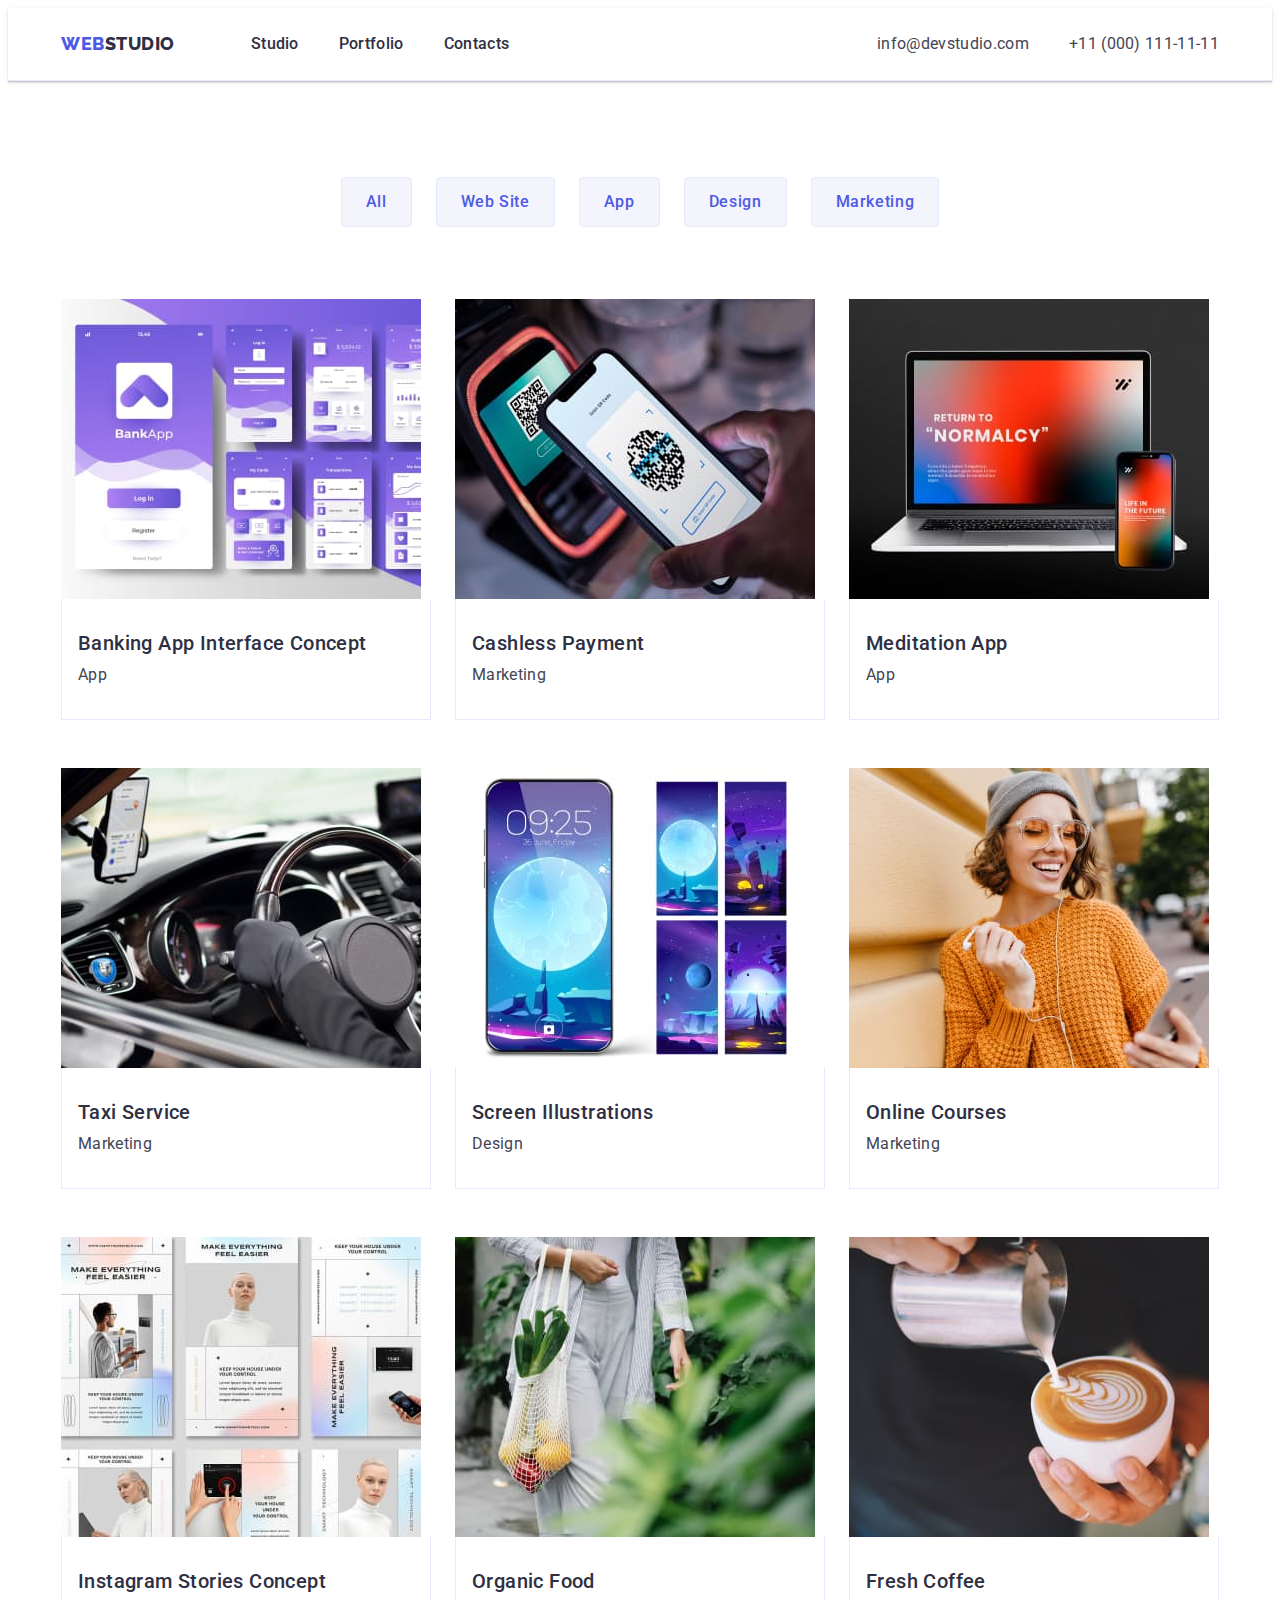
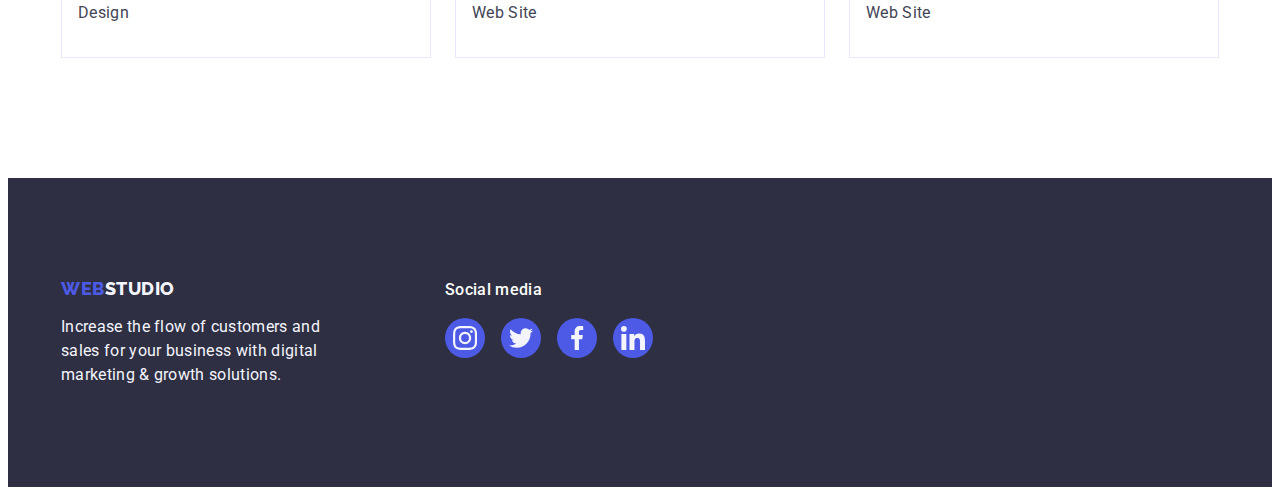
==== commit 05190bb5: "fix result" ====
--- a/portfolio.html
+++ b/portfolio.html
@@ -61,7 +61,7 @@
       </div>
     </header>
     <main>
-      <!-- section-1 -->
+      <!-- section 1 -->
       <section class="section filters">
         <div class="container">
           <h1 class="hide">Filter application</h1>
@@ -222,32 +222,34 @@
         </div>
         <div class="soc-cont">
           <p class="soc-info">Social media</p>
-          <ul class="list member-soc">
-            <li class="soc-item">
-              <svg class="soc-icon">
-                <use
-                  href="./images/back/svg-icon/icons.svg#icon-instagram"
-                ></use>
-              </svg>
-            </li>
-            <li class="soc-item">
-              <svg class="soc-icon">
-                <use href="./images/back/svg-icon/icons.svg#icon-twitter"></use>
-              </svg>
-            </li>
-            <li class="soc-item">
-              <svg class="soc-icon">
-                <use
-                  href="./images/back/svg-icon/icons.svg#icon-facebook"
-                ></use>
-              </svg>
-            </li>
-            <li class="soc-item">
-              <svg class="soc-icon">
-                <use
-                  href="./images/back/svg-icon/icons.svg#icon-linkedin"
-                ></use>
-              </svg>
+          <ul class="list social">
+            <li class="soc-item">
+              <a href="" class="soc-link foot-soc">
+                <svg class="soc-icon" width="24" height="24">
+                  <use href="./images/icon.svg#icon-instagram"></use>
+                </svg>
+              </a>
+            </li>
+            <li class="soc-item">
+              <a href="" class="soc-link foot-soc">
+                <svg class="soc-icon" width="24" height="24">
+                  <use href="./images/icon.svg#icon-twitter"></use>
+                </svg>
+              </a>
+            </li>
+            <li class="soc-item">
+              <a href="" class="soc-link foot-soc">
+                <svg class="soc-icon" width="24" height="24">
+                  <use href="./images/icon.svg#icon-facebook"></use>
+                </svg>
+              </a>
+            </li>
+            <li class="soc-item">
+              <a href="" class="soc-link foot-soc">
+                <svg class="soc-icon" width="24" height="24">
+                  <use href="./images/icon.svg#icon-linkedin"></use>
+                </svg>
+              </a>
             </li>
           </ul>
         </div>
--- a/css/styles.css
+++ b/css/styles.css
@@ -135,10 +135,10 @@
 /* hero */
 .hero{
     max-width: 1440px;
-    text-align: center;
     padding-top: 188px;
     padding-bottom: 188px;
-    
+    margin-left: auto;
+    margin-right: auto;
     background-color: var(--bgc-hero-footer);
     background-image: linear-gradient(
         rgba(46, 47, 66, 0.7),
@@ -349,8 +349,6 @@
     border-color: #404BBF;
 }
 .customer-icon{
-    width: 104px;
-    height: 56px;
     fill: currentColor;
 }
 
